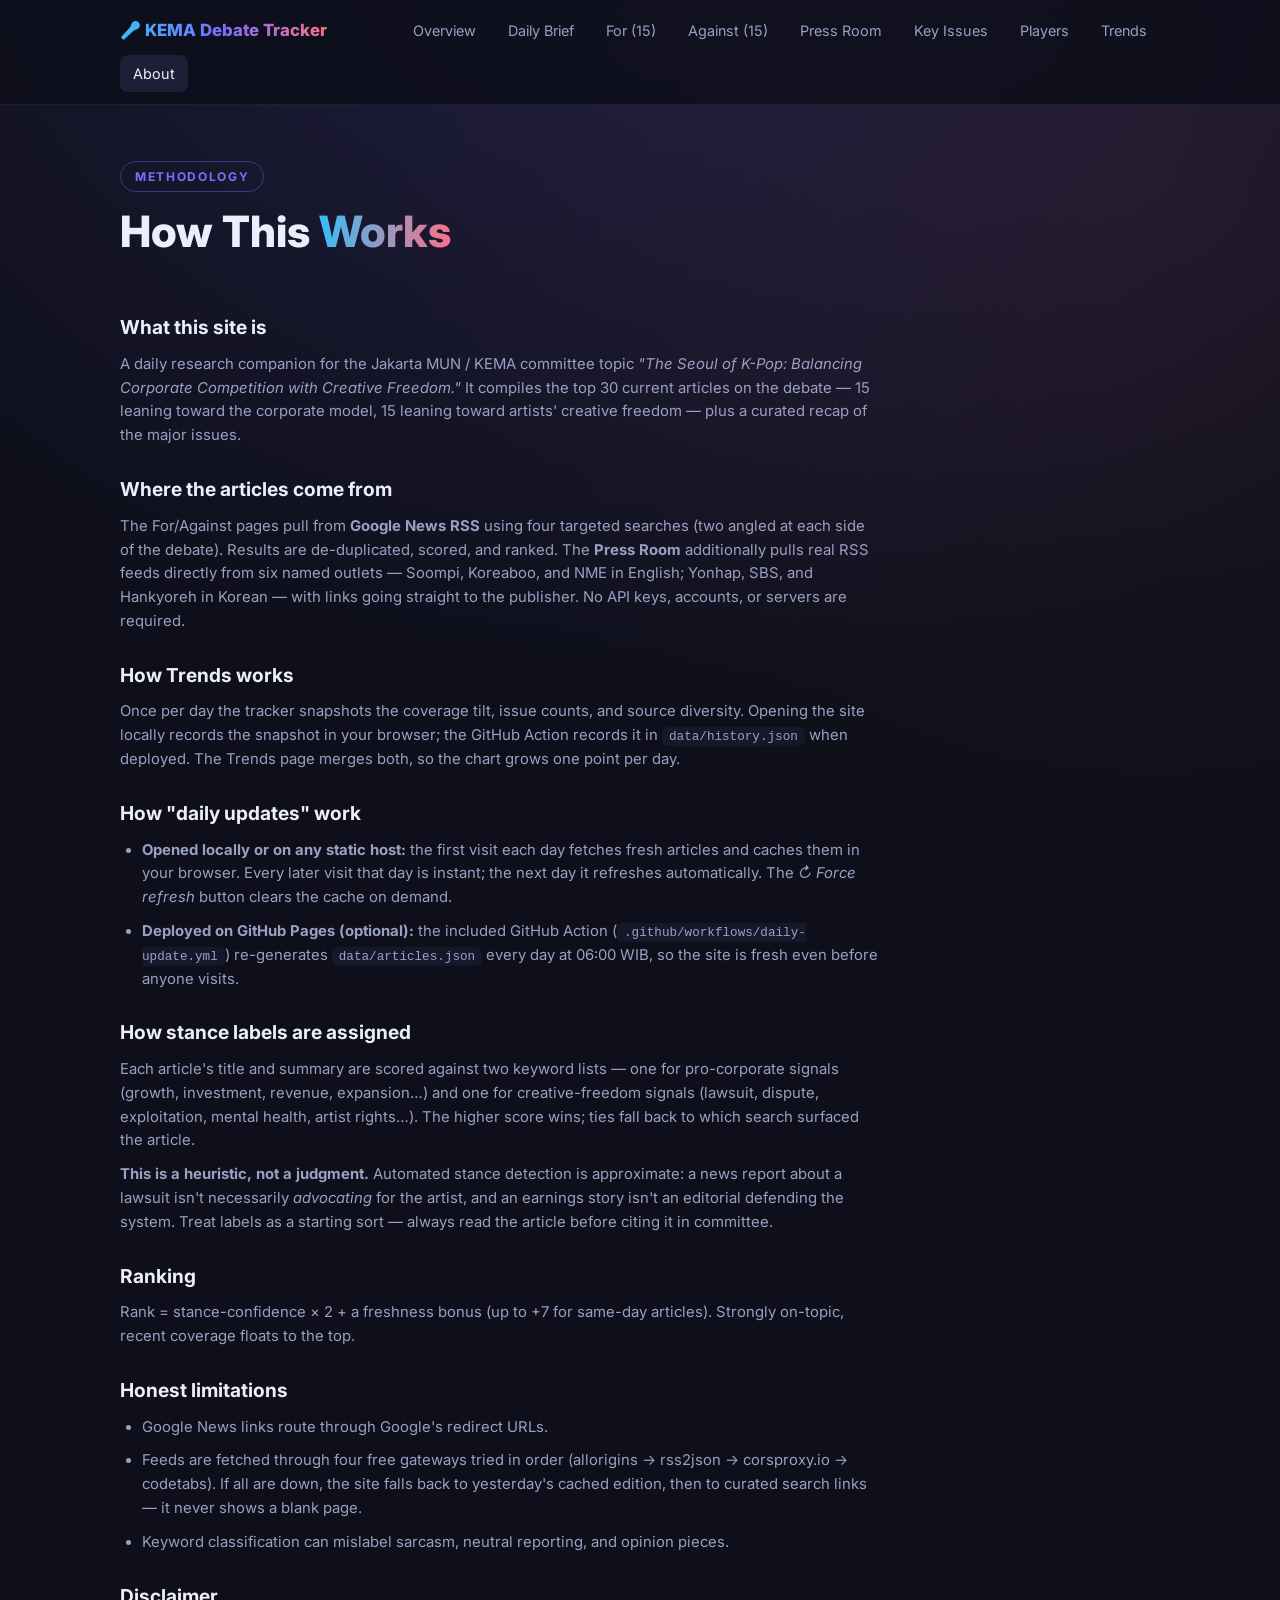
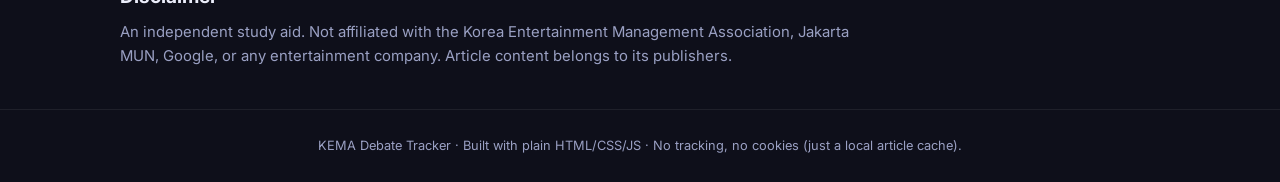
==== about.html @ 41a842ce "KEMA Debate Tracker: daily K-pop corporate vs. creative freedom research site 9 pages: article feeds" ====
<!DOCTYPE html>
<html lang="en">
<head>
<meta charset="UTF-8">
<meta name="viewport" content="width=device-width, initial-scale=1.0">
<title>About — KEMA Debate Tracker</title>
<link rel="icon" href="data:image/svg+xml,<svg xmlns='http://www.w3.org/2000/svg' viewBox='0 0 100 100'><text y='.9em' font-size='90'>🎤</text></svg>">
<link rel="preconnect" href="https://fonts.googleapis.com">
<link href="https://fonts.googleapis.com/css2?family=Inter:wght@400;600;700;800&display=swap" rel="stylesheet">
<link rel="stylesheet" href="css/style.css">
</head>
<body data-page="about">

<header>
  <nav class="nav">
    <a class="brand" href="index.html">🎤 KEMA Debate Tracker</a>
    <a class="link" href="index.html">Overview</a>
    <a class="link" href="daily.html">Daily Brief</a>
    <a class="link" href="for.html">For (15)</a>
    <a class="link" href="against.html">Against (15)</a>
    <a class="link" href="press.html">Press Room</a>
    <a class="link" href="issues.html">Key Issues</a>
    <a class="link" href="stances.html">Players</a>
    <a class="link" href="trends.html">Trends</a>
    <a class="link active" href="about.html">About</a>
  </nav>
</header>

<main class="wrap">
  <div class="hero" style="text-align:left">
    <span class="kicker">Methodology</span>
    <h1>How This <span class="grad">Works</span></h1>
  </div>

  <div class="prose">
    <h2>What this site is</h2>
    <p>A daily research companion for the Jakarta MUN / KEMA committee topic
    <em>"The Seoul of K-Pop: Balancing Corporate Competition with Creative Freedom."</em>
    It compiles the top 30 current articles on the debate — 15 leaning toward the corporate
    model, 15 leaning toward artists' creative freedom — plus a curated recap of the major issues.</p>

    <h2>Where the articles come from</h2>
    <p>The For/Against pages pull from <strong>Google News RSS</strong> using four targeted searches
    (two angled at each side of the debate). Results are de-duplicated, scored, and ranked.
    The <strong>Press Room</strong> additionally pulls real RSS feeds directly from six named outlets —
    Soompi, Koreaboo, and NME in English; Yonhap, SBS, and Hankyoreh in Korean — with links going
    straight to the publisher. No API keys, accounts, or servers are required.</p>

    <h2>How Trends works</h2>
    <p>Once per day the tracker snapshots the coverage tilt, issue counts, and source diversity.
    Opening the site locally records the snapshot in your browser; the GitHub Action records it in
    <code>data/history.json</code> when deployed. The Trends page merges both, so the chart grows one
    point per day.</p>

    <h2>How "daily updates" work</h2>
    <ul>
      <li><strong>Opened locally or on any static host:</strong> the first visit each day fetches fresh
      articles and caches them in your browser. Every later visit that day is instant; the next day it
      refreshes automatically. The <em>↻ Force refresh</em> button clears the cache on demand.</li>
      <li><strong>Deployed on GitHub Pages (optional):</strong> the included GitHub Action
      (<code>.github/workflows/daily-update.yml</code>) re-generates <code>data/articles.json</code>
      every day at 06:00 WIB, so the site is fresh even before anyone visits.</li>
    </ul>

    <h2>How stance labels are assigned</h2>
    <p>Each article's title and summary are scored against two keyword lists — one for
    pro-corporate signals (growth, investment, revenue, expansion…) and one for
    creative-freedom signals (lawsuit, dispute, exploitation, mental health, artist rights…).
    The higher score wins; ties fall back to which search surfaced the article.</p>
    <p><strong>This is a heuristic, not a judgment.</strong> Automated stance detection is approximate:
    a news report about a lawsuit isn't necessarily <em>advocating</em> for the artist, and an earnings
    story isn't an editorial defending the system. Treat labels as a starting sort —
    always read the article before citing it in committee.</p>

    <h2>Ranking</h2>
    <p>Rank = stance-confidence × 2 + a freshness bonus (up to +7 for same-day articles).
    Strongly on-topic, recent coverage floats to the top.</p>

    <h2>Honest limitations</h2>
    <ul>
      <li>Google News links route through Google's redirect URLs.</li>
      <li>Feeds are fetched through four free gateways tried in order (allorigins → rss2json →
      corsproxy.io → codetabs). If all are down, the site falls back to yesterday's cached edition,
      then to curated search links — it never shows a blank page.</li>
      <li>Keyword classification can mislabel sarcasm, neutral reporting, and opinion pieces.</li>
    </ul>

    <h2>Disclaimer</h2>
    <p>An independent study aid. Not affiliated with the Korea Entertainment Management Association,
    Jakarta MUN, Google, or any entertainment company. Article content belongs to its publishers.</p>
  </div>
</main>

<footer>
  <div class="wrap">KEMA Debate Tracker · Built with plain HTML/CSS/JS · No tracking, no cookies (just a local article cache).</div>
</footer>

<script src="js/app.js"></script>
</body>
</html>
---- css/style.css ----
/* KEMA Debate Tracker — shared styles */
:root {
  --bg: #0e0f1a;
  --bg-soft: #16182a;
  --card: #1c1f36;
  --card-hover: #232748;
  --text: #eceefb;
  --text-dim: #9aa0c3;
  --accent: #7c6cff;        /* violet — neutral brand */
  --for: #38bdf8;           /* blue — pro-corporate side */
  --against: #fb7185;       /* coral — pro-creative-freedom side */
  --gold: #fbbf24;
  --radius: 14px;
  --maxw: 1080px;
}

* { margin: 0; padding: 0; box-sizing: border-box; }

body {
  font-family: 'Inter', -apple-system, 'Segoe UI', Roboto, sans-serif;
  background: var(--bg);
  background-image: radial-gradient(ellipse 80% 50% at 50% -10%, rgba(124,108,255,.18), transparent),
                    radial-gradient(ellipse 60% 40% at 90% 10%, rgba(251,113,133,.07), transparent);
  background-repeat: no-repeat;
  color: var(--text);
  line-height: 1.6;
  min-height: 100vh;
}

a { color: var(--accent); text-decoration: none; }
a:hover { text-decoration: underline; }

.wrap { max-width: var(--maxw); margin: 0 auto; padding: 0 20px; }

/* ===== Nav ===== */
header {
  position: sticky; top: 0; z-index: 50;
  background: rgba(14,15,26,.85);
  backdrop-filter: blur(12px);
  border-bottom: 1px solid rgba(255,255,255,.07);
}
.nav {
  display: flex; align-items: center; gap: 6px;
  max-width: var(--maxw); margin: 0 auto; padding: 12px 20px;
  flex-wrap: wrap;
}
.nav .brand {
  font-weight: 800; font-size: 1.05rem; margin-right: auto;
  background: linear-gradient(90deg, var(--for), var(--accent), var(--against));
  -webkit-background-clip: text; background-clip: text; color: transparent;
  white-space: nowrap;
}
.nav a.link {
  padding: 7px 13px; border-radius: 8px; font-size: .9rem;
  color: var(--text-dim); transition: .15s;
}
.nav a.link:hover { color: var(--text); background: var(--bg-soft); text-decoration: none; }
.nav a.link.active { color: var(--text); background: var(--card); }

/* ===== Hero ===== */
.hero { padding: 56px 0 28px; text-align: center; }
.hero .kicker {
  display: inline-block; font-size: .75rem; letter-spacing: .14em; text-transform: uppercase;
  color: var(--accent); font-weight: 700; margin-bottom: 14px;
  border: 1px solid rgba(124,108,255,.4); padding: 5px 14px; border-radius: 99px;
}
.hero h1 { font-size: clamp(1.7rem, 4.5vw, 2.7rem); font-weight: 800; line-height: 1.2; }
.hero h1 .grad {
  background: linear-gradient(90deg, var(--for), var(--against));
  -webkit-background-clip: text; background-clip: text; color: transparent;
}
.hero p.sub { color: var(--text-dim); max-width: 640px; margin: 14px auto 0; font-size: 1.02rem; }

.status-chip {
  display: inline-flex; align-items: center; gap: 8px; margin-top: 18px;
  background: var(--bg-soft); border: 1px solid rgba(255,255,255,.09);
  padding: 7px 16px; border-radius: 99px; font-size: .83rem; color: var(--text-dim);
}
.status-chip .dot { width: 8px; height: 8px; border-radius: 50%; background: #4ade80; animation: pulse 2s infinite; }
.status-chip.warn .dot { background: var(--gold); }
@keyframes pulse { 50% { opacity: .4; } }

/* ===== Sections ===== */
section { padding: 30px 0; }
h2.sec {
  font-size: 1.35rem; font-weight: 800; margin-bottom: 6px;
  display: flex; align-items: center; gap: 10px;
}
h2.sec .bar { width: 5px; height: 24px; border-radius: 3px; background: var(--accent); }
h2.sec.t-for .bar { background: var(--for); }
h2.sec.t-against .bar { background: var(--against); }
p.sec-sub { color: var(--text-dim); margin-bottom: 20px; font-size: .93rem; }

/* ===== Recap cards ===== */
.grid { display: grid; gap: 16px; }
.grid.cols-2 { grid-template-columns: repeat(auto-fit, minmax(290px, 1fr)); }
.recap-card {
  background: var(--card); border: 1px solid rgba(255,255,255,.07);
  border-radius: var(--radius); padding: 22px;
}
.recap-card .emoji { font-size: 1.5rem; }
.recap-card h3 { margin: 8px 0 6px; font-size: 1.02rem; }
.recap-card p { color: var(--text-dim); font-size: .89rem; }
.recap-card.side-for { border-top: 3px solid var(--for); }
.recap-card.side-against { border-top: 3px solid var(--against); }
.recap-card.side-neutral { border-top: 3px solid var(--accent); }

/* ===== Article cards ===== */
.article-list { display: flex; flex-direction: column; gap: 12px; }
.article-card {
  display: block; background: var(--card); border: 1px solid rgba(255,255,255,.07);
  border-radius: var(--radius); padding: 16px 18px; transition: .15s;
  color: var(--text);
}
.article-card:hover { background: var(--card-hover); text-decoration: none; transform: translateY(-1px); }
.article-card .meta {
  display: flex; align-items: center; gap: 10px; flex-wrap: wrap;
  font-size: .76rem; color: var(--text-dim); margin-bottom: 6px;
}
.badge {
  font-size: .68rem; font-weight: 700; letter-spacing: .05em; text-transform: uppercase;
  padding: 2px 9px; border-radius: 99px;
}
.badge.for { background: rgba(56,189,248,.15); color: var(--for); border: 1px solid rgba(56,189,248,.35); }
.badge.against { background: rgba(251,113,133,.15); color: var(--against); border: 1px solid rgba(251,113,133,.35); }
.badge.rank { background: rgba(251,191,36,.12); color: var(--gold); border: 1px solid rgba(251,191,36,.3); }
.article-card h3 { font-size: .98rem; font-weight: 600; line-height: 1.4; }
.article-card p.snippet { font-size: .84rem; color: var(--text-dim); margin-top: 5px; }
.article-card .src { font-weight: 600; color: var(--accent); }

/* Two-column for/against preview on home */
.split { display: grid; grid-template-columns: 1fr 1fr; gap: 22px; }
@media (max-width: 820px) { .split { grid-template-columns: 1fr; } }

.view-all {
  display: inline-block; margin-top: 14px; font-size: .88rem; font-weight: 600;
}

/* ===== Loading / error ===== */
.loader { text-align: center; padding: 40px 0; color: var(--text-dim); }
.spinner {
  width: 34px; height: 34px; margin: 0 auto 14px; border-radius: 50%;
  border: 3px solid rgba(255,255,255,.12); border-top-color: var(--accent);
  animation: spin .8s linear infinite;
}
@keyframes spin { to { transform: rotate(360deg); } }
.notice {
  background: rgba(251,191,36,.08); border: 1px solid rgba(251,191,36,.3);
  color: var(--gold); border-radius: 10px; padding: 12px 16px; font-size: .85rem;
  margin-bottom: 16px;
}
.btn {
  display: inline-block; background: var(--accent); color: #fff; font-weight: 600;
  padding: 9px 22px; border-radius: 10px; border: none; cursor: pointer; font-size: .9rem;
}
.btn:hover { filter: brightness(1.1); text-decoration: none; }

/* ===== Issues page ===== */
.issue {
  background: var(--card); border: 1px solid rgba(255,255,255,.07);
  border-radius: var(--radius); padding: 24px; margin-bottom: 18px;
}
.issue h3 { font-size: 1.1rem; margin-bottom: 8px; }
.issue p { color: var(--text-dim); font-size: .92rem; margin-bottom: 12px; }
.issue .positions { display: grid; grid-template-columns: 1fr 1fr; gap: 12px; }
@media (max-width: 700px) { .issue .positions { grid-template-columns: 1fr; } }
.pos { border-radius: 10px; padding: 13px 15px; font-size: .85rem; }
.pos.for { background: rgba(56,189,248,.08); border: 1px solid rgba(56,189,248,.25); }
.pos.against { background: rgba(251,113,133,.08); border: 1px solid rgba(251,113,133,.25); }
.pos strong { display: block; margin-bottom: 4px; font-size: .78rem; text-transform: uppercase; letter-spacing: .06em; }
.pos.for strong { color: var(--for); }
.pos.against strong { color: var(--against); }

/* ===== Daily brief: tilt gauge ===== */
.panel {
  background: var(--card); border: 1px solid rgba(255,255,255,.07);
  border-radius: var(--radius); padding: 22px; margin-bottom: 18px;
}
.panel h3 { font-size: 1rem; margin-bottom: 4px; }
.panel p.hint { color: var(--text-dim); font-size: .8rem; margin-bottom: 14px; }
.gauge { display: flex; height: 20px; border-radius: 99px; overflow: hidden; background: var(--bg-soft); }
.gauge .g-for { background: linear-gradient(90deg, #0284c7, var(--for)); transition: width .6s; }
.gauge .g-against { background: linear-gradient(90deg, var(--against), #e11d48); transition: width .6s; }
.gauge-labels { display: flex; justify-content: space-between; font-size: .8rem; margin-top: 8px; }
.gauge-labels .l-for { color: var(--for); font-weight: 700; }
.gauge-labels .l-against { color: var(--against); font-weight: 700; }

/* ===== Daily brief: issue bars ===== */
.hbar { display: grid; grid-template-columns: 175px 1fr 34px; gap: 10px; align-items: center; margin-bottom: 9px; font-size: .83rem; }
.hbar .lbl { color: var(--text-dim); white-space: nowrap; overflow: hidden; text-overflow: ellipsis; }
.hbar .track { background: var(--bg-soft); border-radius: 99px; height: 12px; overflow: hidden; }
.hbar .fill { height: 100%; border-radius: 99px; background: linear-gradient(90deg, var(--accent), var(--for)); transition: width .6s; }
.hbar .num { color: var(--text-dim); text-align: right; }
@media (max-width: 600px) { .hbar { grid-template-columns: 120px 1fr 30px; } }

/* ===== Daily brief: pick cards ===== */
.issue-chip {
  display: inline-flex; align-items: center; gap: 5px;
  background: rgba(124,108,255,.12); border: 1px solid rgba(124,108,255,.35);
  color: #b9b1ff; border-radius: 99px; padding: 2px 10px;
  font-size: .7rem; font-weight: 700; letter-spacing: .03em;
}
.why {
  font-size: .8rem; color: var(--text-dim); margin-top: 9px;
  border-left: 2px solid var(--accent); padding-left: 10px;
}
.why strong { color: var(--text); }

/* ===== Players page: spectrum ===== */
.spectrum-svg { width: 100%; height: auto; display: block; }

/* ===== Players page: profile cards ===== */
.grid.cols-2 { align-items: start; } /* an expanded card shouldn't stretch its neighbors */
.player-card {
  background: var(--card); border: 1px solid rgba(255,255,255,.07);
  border-radius: var(--radius); padding: 20px;
}
.player-card .row { display: flex; align-items: center; gap: 9px; flex-wrap: wrap; margin-bottom: 8px; }
.player-card h3 { font-size: 1rem; }
.player-card p { color: var(--text-dim); font-size: .86rem; }
.badge.balancer { background: rgba(251,191,36,.12); color: var(--gold); border: 1px solid rgba(251,191,36,.3); }

/* clickable dossier behavior */
.player-card.clickable { cursor: pointer; transition: .15s; }
.player-card.clickable:hover { background: var(--card-hover); }
.player-card .chev { margin-left: auto; color: var(--text-dim); font-size: .9rem; transition: transform .2s; }
.player-card.open .chev { transform: rotate(180deg); }
.player-detail { display: none; margin-top: 14px; border-top: 1px solid rgba(255,255,255,.09); padding-top: 4px; }
.player-card.open .player-detail { display: block; }
.player-detail h4 {
  font-size: .74rem; text-transform: uppercase; letter-spacing: .08em;
  color: var(--accent); margin: 15px 0 8px;
}
.facts { display: flex; flex-wrap: wrap; gap: 6px; margin-top: 12px; }
.fact {
  background: var(--bg-soft); border: 1px solid rgba(255,255,255,.09);
  border-radius: 99px; padding: 3px 11px; font-size: .72rem; color: var(--text-dim);
}
.case-list { list-style: none; }
.case-list li { font-size: .84rem; color: var(--text-dim); padding-left: 17px; position: relative; margin-bottom: 7px; }
.case-list li::before { content: '▸'; position: absolute; left: 0; color: var(--accent); }
.case-list .yr { color: var(--gold); font-weight: 700; }
.mini-news a {
  display: block; font-size: .84rem; padding: 7px 0; color: var(--text);
  border-bottom: 1px dashed rgba(255,255,255,.08);
}
.mini-news a:last-child { border-bottom: none; }
.mini-news a:hover { color: var(--accent); text-decoration: none; }
.mini-news .mn-meta { font-size: .72rem; color: var(--text-dim); }

/* ===== Press page ===== */
.badge.en { background: rgba(124,108,255,.14); color: #b9b1ff; border: 1px solid rgba(124,108,255,.35); }
.badge.kr { background: rgba(74,222,128,.12); color: #4ade80; border: 1px solid rgba(74,222,128,.3); }
.badge.topic { background: rgba(251,191,36,.12); color: var(--gold); border: 1px solid rgba(251,191,36,.3); }
.filters { display: flex; gap: 8px; flex-wrap: wrap; margin-bottom: 18px; }
.filters button {
  background: var(--bg-soft); color: var(--text-dim); border: 1px solid rgba(255,255,255,.12);
  border-radius: 99px; padding: 6px 16px; font-size: .82rem; font-weight: 600; cursor: pointer;
  font-family: inherit; transition: .15s;
}
.filters button:hover { color: var(--text); }
.filters button.on { background: var(--accent); color: #fff; border-color: var(--accent); }

/* ===== Trends page ===== */
.chart-svg { width: 100%; height: auto; display: block; }
.stat-row { display: flex; gap: 12px; flex-wrap: wrap; }
.stat {
  flex: 1; min-width: 130px; background: var(--bg-soft); border: 1px solid rgba(255,255,255,.08);
  border-radius: 10px; padding: 14px 16px; text-align: center;
}
.stat .big { font-size: 1.5rem; font-weight: 800; color: var(--text); }
.stat .lbl { font-size: .74rem; color: var(--text-dim); margin-top: 2px; }
.delta { font-weight: 700; font-size: .8rem; }
.delta.up { color: #4ade80; }
.delta.down { color: var(--against); }
.delta.flat { color: var(--text-dim); }

/* ===== Copy-citation chip on article cards ===== */
.cite-btn {
  margin-left: auto; font-size: .7rem; font-weight: 600; color: var(--text-dim);
  border: 1px solid rgba(255,255,255,.16); border-radius: 99px; padding: 1px 9px;
  transition: .15s; white-space: nowrap;
}
.cite-btn:hover { color: var(--accent); border-color: var(--accent); }
.cite-btn.done { color: #4ade80; border-color: #4ade80; }

/* ===== Players page: timeline ===== */
.timeline { position: relative; margin: 14px 0 0 8px; padding-left: 26px; border-left: 2px solid rgba(255,255,255,.13); }
.tl-item { position: relative; padding-bottom: 20px; }
.tl-item::before {
  content: ''; position: absolute; left: -33px; top: 5px;
  width: 12px; height: 12px; border-radius: 50%;
  background: var(--accent); border: 3px solid var(--bg);
}
.tl-item.hot::before { background: var(--against); }
.tl-item .year { font-weight: 800; color: var(--gold); font-size: .8rem; letter-spacing: .06em; }
.tl-item h4 { font-size: .95rem; margin: 2px 0 4px; }
.tl-item p { color: var(--text-dim); font-size: .85rem; }

/* ===== Footer ===== */
footer {
  border-top: 1px solid rgba(255,255,255,.07); margin-top: 40px;
  padding: 26px 0; text-align: center; color: var(--text-dim); font-size: .8rem;
}

/* ===== Prose (about page) ===== */
.prose { max-width: 760px; }
.prose h2 { font-size: 1.2rem; margin: 26px 0 10px; }
.prose p, .prose li { color: var(--text-dim); font-size: .93rem; margin-bottom: 10px; }
.prose ul { padding-left: 22px; }
.prose code { background: var(--bg-soft); padding: 2px 7px; border-radius: 6px; font-size: .85em; }
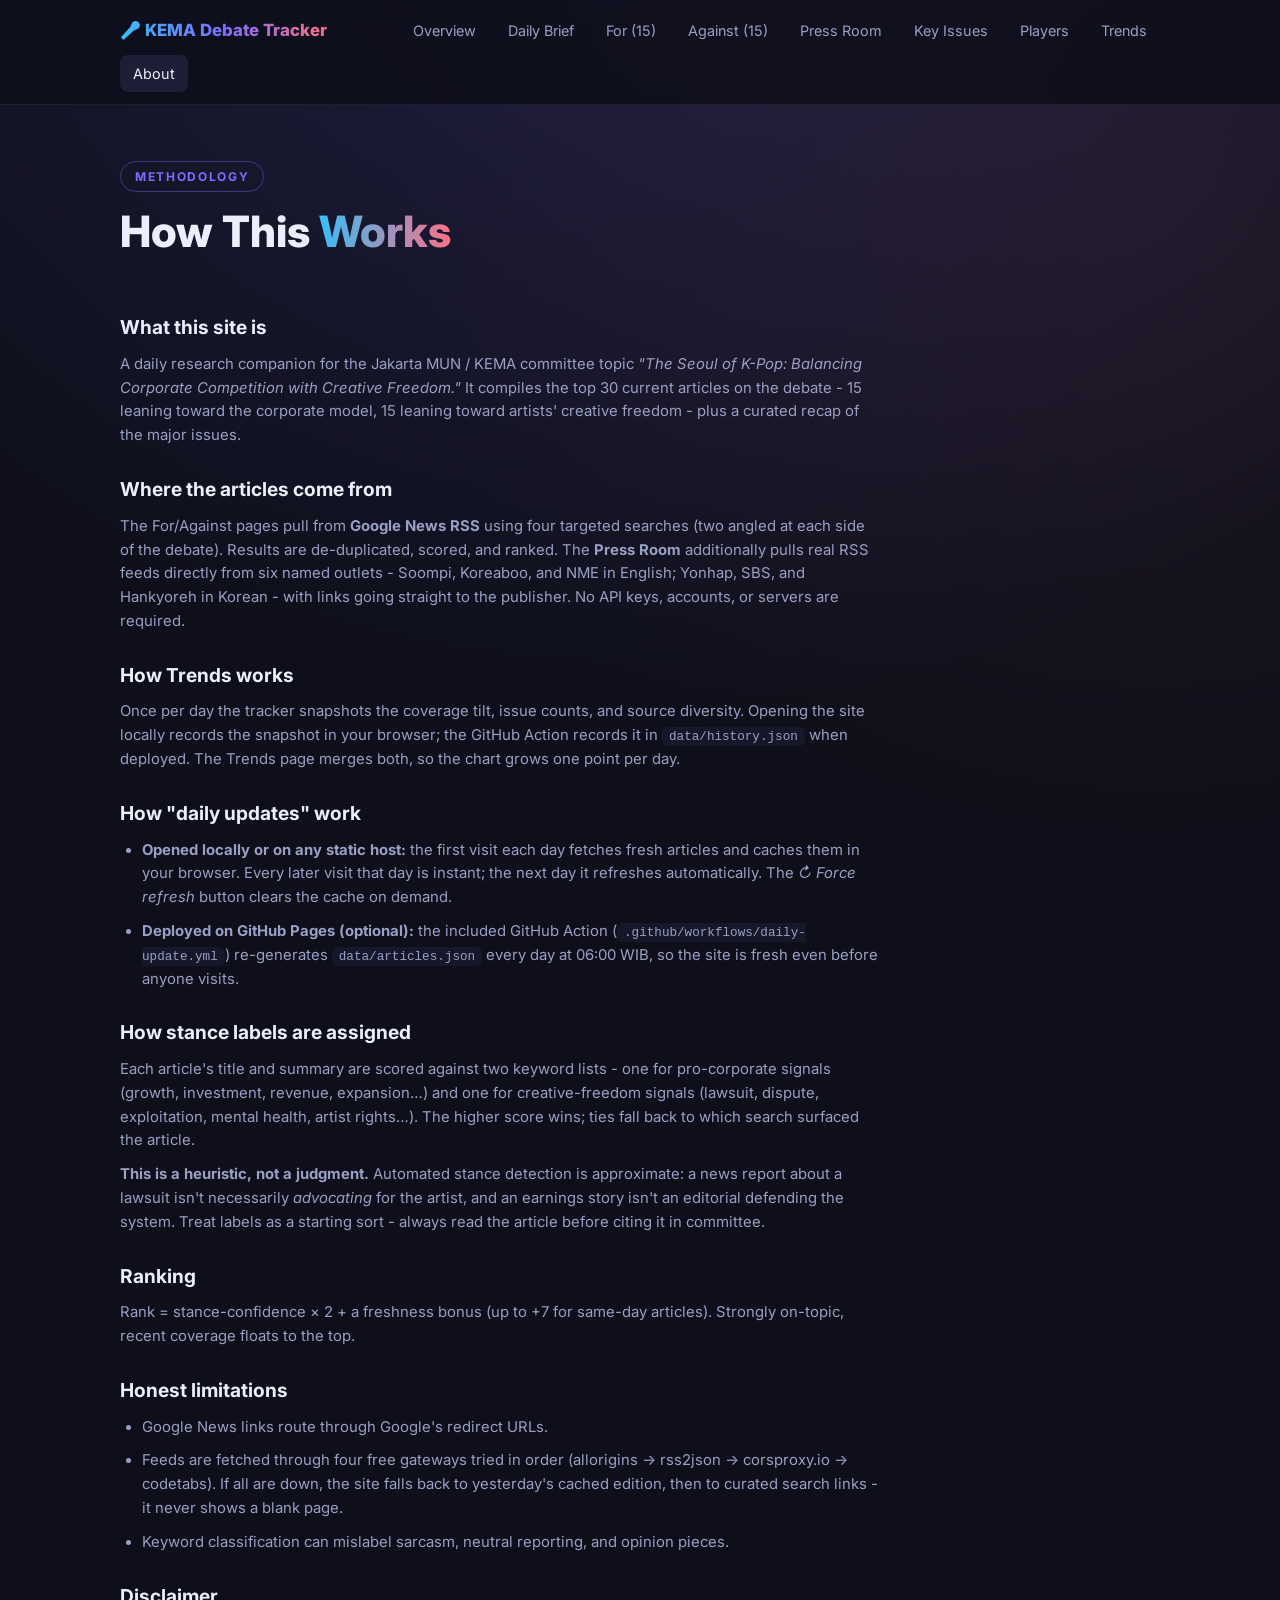
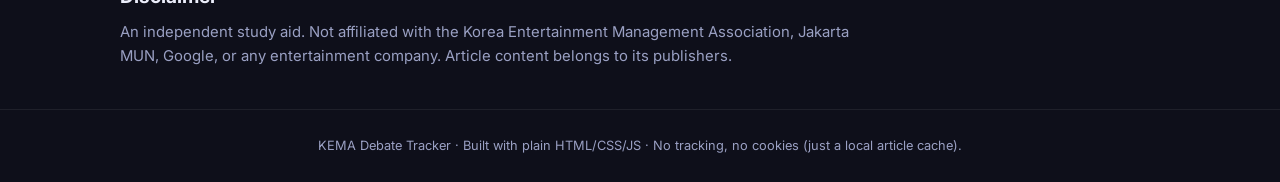
==== commit 2d9d55ff: "Expand dossiers: pressable controversy details, key framings, no em dashes - Every controversy acros" ====
--- a/about.html
+++ b/about.html
@@ -3,7 +3,7 @@
 <head>
 <meta charset="UTF-8">
 <meta name="viewport" content="width=device-width, initial-scale=1.0">
-<title>About — KEMA Debate Tracker</title>
+<title>About - KEMA Debate Tracker</title>
 <link rel="icon" href="data:image/svg+xml,<svg xmlns='http://www.w3.org/2000/svg' viewBox='0 0 100 100'><text y='.9em' font-size='90'>🎤</text></svg>">
 <link rel="preconnect" href="https://fonts.googleapis.com">
 <link href="https://fonts.googleapis.com/css2?family=Inter:wght@400;600;700;800&display=swap" rel="stylesheet">
@@ -36,14 +36,14 @@
     <h2>What this site is</h2>
     <p>A daily research companion for the Jakarta MUN / KEMA committee topic
     <em>"The Seoul of K-Pop: Balancing Corporate Competition with Creative Freedom."</em>
-    It compiles the top 30 current articles on the debate — 15 leaning toward the corporate
-    model, 15 leaning toward artists' creative freedom — plus a curated recap of the major issues.</p>
+    It compiles the top 30 current articles on the debate - 15 leaning toward the corporate
+    model, 15 leaning toward artists' creative freedom - plus a curated recap of the major issues.</p>
 
     <h2>Where the articles come from</h2>
     <p>The For/Against pages pull from <strong>Google News RSS</strong> using four targeted searches
     (two angled at each side of the debate). Results are de-duplicated, scored, and ranked.
-    The <strong>Press Room</strong> additionally pulls real RSS feeds directly from six named outlets —
-    Soompi, Koreaboo, and NME in English; Yonhap, SBS, and Hankyoreh in Korean — with links going
+    The <strong>Press Room</strong> additionally pulls real RSS feeds directly from six named outlets -
+    Soompi, Koreaboo, and NME in English; Yonhap, SBS, and Hankyoreh in Korean - with links going
     straight to the publisher. No API keys, accounts, or servers are required.</p>
 
     <h2>How Trends works</h2>
@@ -63,13 +63,13 @@
     </ul>
 
     <h2>How stance labels are assigned</h2>
-    <p>Each article's title and summary are scored against two keyword lists — one for
+    <p>Each article's title and summary are scored against two keyword lists - one for
     pro-corporate signals (growth, investment, revenue, expansion…) and one for
     creative-freedom signals (lawsuit, dispute, exploitation, mental health, artist rights…).
     The higher score wins; ties fall back to which search surfaced the article.</p>
     <p><strong>This is a heuristic, not a judgment.</strong> Automated stance detection is approximate:
     a news report about a lawsuit isn't necessarily <em>advocating</em> for the artist, and an earnings
-    story isn't an editorial defending the system. Treat labels as a starting sort —
+    story isn't an editorial defending the system. Treat labels as a starting sort -
     always read the article before citing it in committee.</p>
 
     <h2>Ranking</h2>
@@ -81,7 +81,7 @@
       <li>Google News links route through Google's redirect URLs.</li>
       <li>Feeds are fetched through four free gateways tried in order (allorigins → rss2json →
       corsproxy.io → codetabs). If all are down, the site falls back to yesterday's cached edition,
-      then to curated search links — it never shows a blank page.</li>
+      then to curated search links - it never shows a blank page.</li>
       <li>Keyword classification can mislabel sarcasm, neutral reporting, and opinion pieces.</li>
     </ul>
 
--- a/css/style.css
+++ b/css/style.css
@@ -220,6 +220,111 @@
 .player-card p { color: var(--text-dim); font-size: .86rem; }
 .badge.balancer { background: rgba(251,191,36,.12); color: var(--gold); border: 1px solid rgba(251,191,36,.3); }
 
+/* ===== Dossier page (player.html) ===== */
+.tabs { display: flex; gap: 7px; flex-wrap: wrap; margin: 22px 0; }
+.tabs button {
+  background: var(--bg-soft); color: var(--text-dim); border: 1px solid rgba(255,255,255,.12);
+  border-radius: 99px; padding: 8px 17px; font-size: .84rem; font-weight: 700; cursor: pointer;
+  font-family: inherit; transition: .15s;
+}
+.tabs button:hover { color: var(--text); }
+.tabs button.on { background: var(--accent); color: #fff; border-color: var(--accent); }
+.dossier-section { display: none; }
+.dossier-section.on { display: block; animation: fadein .25s; }
+@keyframes fadein { from { opacity: 0; transform: translateY(4px); } }
+
+.lean-wrap { position: relative; margin: 18px 2px 8px; }
+.lean-meter { height: 14px; border-radius: 99px;
+  background: linear-gradient(90deg, var(--for), var(--gold), var(--against)); }
+.lean-dot {
+  position: absolute; top: 50%; transform: translate(-50%, -50%);
+  width: 24px; height: 24px; border-radius: 50%; background: #fff;
+  border: 5px solid var(--bg); box-shadow: 0 0 10px rgba(0,0,0,.6);
+}
+.lean-labels { display: flex; justify-content: space-between; font-size: .74rem; margin-top: 8px; }
+.lean-labels .l { color: var(--for); font-weight: 700; }
+.lean-labels .r { color: var(--against); font-weight: 700; }
+
+.controversy {
+  border-left: 3px solid var(--text-dim); background: var(--bg-soft);
+  border-radius: 0 10px 10px 0; padding: 12px 16px; margin-bottom: 11px;
+}
+details.controversy summary { cursor: pointer; list-style: none; }
+details.controversy summary::-webkit-details-marker { display: none; }
+details.controversy summary:hover h4 { color: var(--accent); }
+.exp-hint { font-size: .68rem; font-weight: 800; color: var(--accent); letter-spacing: .04em; white-space: nowrap; }
+details.controversy[open] .exp-hint .arr { display: inline-block; transform: rotate(180deg); }
+.exp-hint .arr { display: inline-block; transition: transform .2s; }
+.contro-detail { margin-top: 11px; padding-top: 11px; border-top: 1px dashed rgba(255,255,255,.14); }
+.contro-detail p { font-size: .86rem; color: var(--text-dim); margin-bottom: 10px; }
+.contro-detail .kf {
+  border-left: 2px solid var(--accent); padding: 8px 12px; color: var(--text);
+  background: rgba(124,108,255,.07); border-radius: 0 8px 8px 0;
+}
+.controversy.sev-high { border-color: var(--against); }
+.controversy.sev-med { border-color: var(--gold); }
+.controversy h4 { font-size: .94rem; display: flex; gap: 9px; align-items: baseline; flex-wrap: wrap; }
+.controversy .yr { color: var(--gold); font-weight: 800; font-size: .76rem; }
+.controversy p { font-size: .85rem; color: var(--text-dim); margin-top: 4px; }
+.sev-tag { font-size: .64rem; font-weight: 800; letter-spacing: .07em; padding: 1px 8px; border-radius: 99px; }
+.sev-tag.high { background: rgba(251,113,133,.15); color: var(--against); }
+.sev-tag.med { background: rgba(251,191,36,.13); color: var(--gold); }
+.sev-tag.low { background: rgba(154,160,195,.15); color: var(--text-dim); }
+
+.cs-block { margin-bottom: 16px; }
+.cs-block h4 { font-size: .95rem; margin-bottom: 6px; color: var(--text); }
+.cs-block p { font-size: .89rem; color: var(--text-dim); }
+
+.soundbite {
+  border-left: 3px solid var(--accent); background: rgba(124,108,255,.07);
+  border-radius: 0 10px 10px 0; padding: 11px 15px; margin-bottom: 10px;
+  font-style: italic; font-size: .9rem;
+}
+.counter { margin-bottom: 12px; font-size: .87rem; }
+.counter .they { color: var(--text-dim); }
+.counter .you { color: var(--text); margin-top: 3px; }
+.counter strong { font-size: .72rem; letter-spacing: .06em; text-transform: uppercase; }
+.counter .they strong { color: var(--against); }
+.counter .you strong { color: #4ade80; }
+
+.link-grid { display: flex; flex-wrap: wrap; gap: 10px; margin-top: 12px; }
+.link-card {
+  background: var(--bg-soft); border: 1px solid rgba(255,255,255,.12); border-radius: 10px;
+  padding: 10px 17px; font-size: .85rem; font-weight: 600; color: var(--text);
+}
+.link-card:hover { border-color: var(--accent); text-decoration: none; color: var(--accent); }
+
+/* allies / opponents */
+.rel-h { font-size: .76rem; font-weight: 800; letter-spacing: .08em; text-transform: uppercase; margin: 18px 0 9px; display: block; }
+.rel-h.a { color: #4ade80; }
+.rel-h.o { color: var(--against); }
+.rel-grid { display: grid; grid-template-columns: 1fr 1fr; gap: 11px; }
+@media (max-width: 700px) { .rel-grid { grid-template-columns: 1fr; } }
+.rel-card { background: var(--bg-soft); border-radius: 10px; padding: 13px 15px; font-size: .84rem; color: var(--text-dim); }
+.rel-card strong { display: block; margin-bottom: 3px; color: var(--text); }
+.rel-card.ally { border: 1px solid rgba(74,222,128,.28); }
+.rel-card.ally strong { color: #4ade80; }
+.rel-card.opp { border: 1px solid rgba(251,113,133,.28); }
+.rel-card.opp strong { color: var(--against); }
+
+/* issues binder */
+.itable { width: 100%; border-collapse: collapse; font-size: .84rem; margin: 10px 0 6px; }
+.itable th { text-align: left; color: var(--text-dim); font-size: .7rem; text-transform: uppercase; letter-spacing: .06em; padding: 7px 10px; border-bottom: 1px solid rgba(255,255,255,.16); }
+.itable td { padding: 8px 10px; border-bottom: 1px solid rgba(255,255,255,.07); color: var(--text-dim); vertical-align: top; }
+.itable td:first-child { color: var(--gold); font-weight: 700; white-space: nowrap; }
+.itable .win-a { color: #4ade80; font-weight: 700; }
+.itable .win-c { color: var(--for); font-weight: 700; }
+.itable .win-x { color: var(--gold); font-weight: 700; }
+.binder-label { font-size: .73rem; font-weight: 800; letter-spacing: .09em; text-transform: uppercase; color: var(--accent); margin: 18px 0 8px; display: block; }
+.src-list { margin-top: 14px; padding-top: 10px; border-top: 1px dashed rgba(255,255,255,.12); font-size: .78rem; color: var(--text-dim); line-height: 1.9; }
+.lever { font-size: .86rem; color: var(--text-dim); padding-left: 19px; position: relative; margin-bottom: 7px; }
+.lever::before { content: '🛠'; position: absolute; left: 0; font-size: .72rem; }
+
+.dossier-pager { display: flex; justify-content: space-between; gap: 12px; margin-top: 30px; }
+.dossier-pager a { font-size: .87rem; font-weight: 600; }
+
+.open-hint { color: var(--accent); font-size: .82rem; font-weight: 700; margin-top: 10px; display: inline-block; }
+
 /* clickable dossier behavior */
 .player-card.clickable { cursor: pointer; transition: .15s; }
 .player-card.clickable:hover { background: var(--card-hover); }
